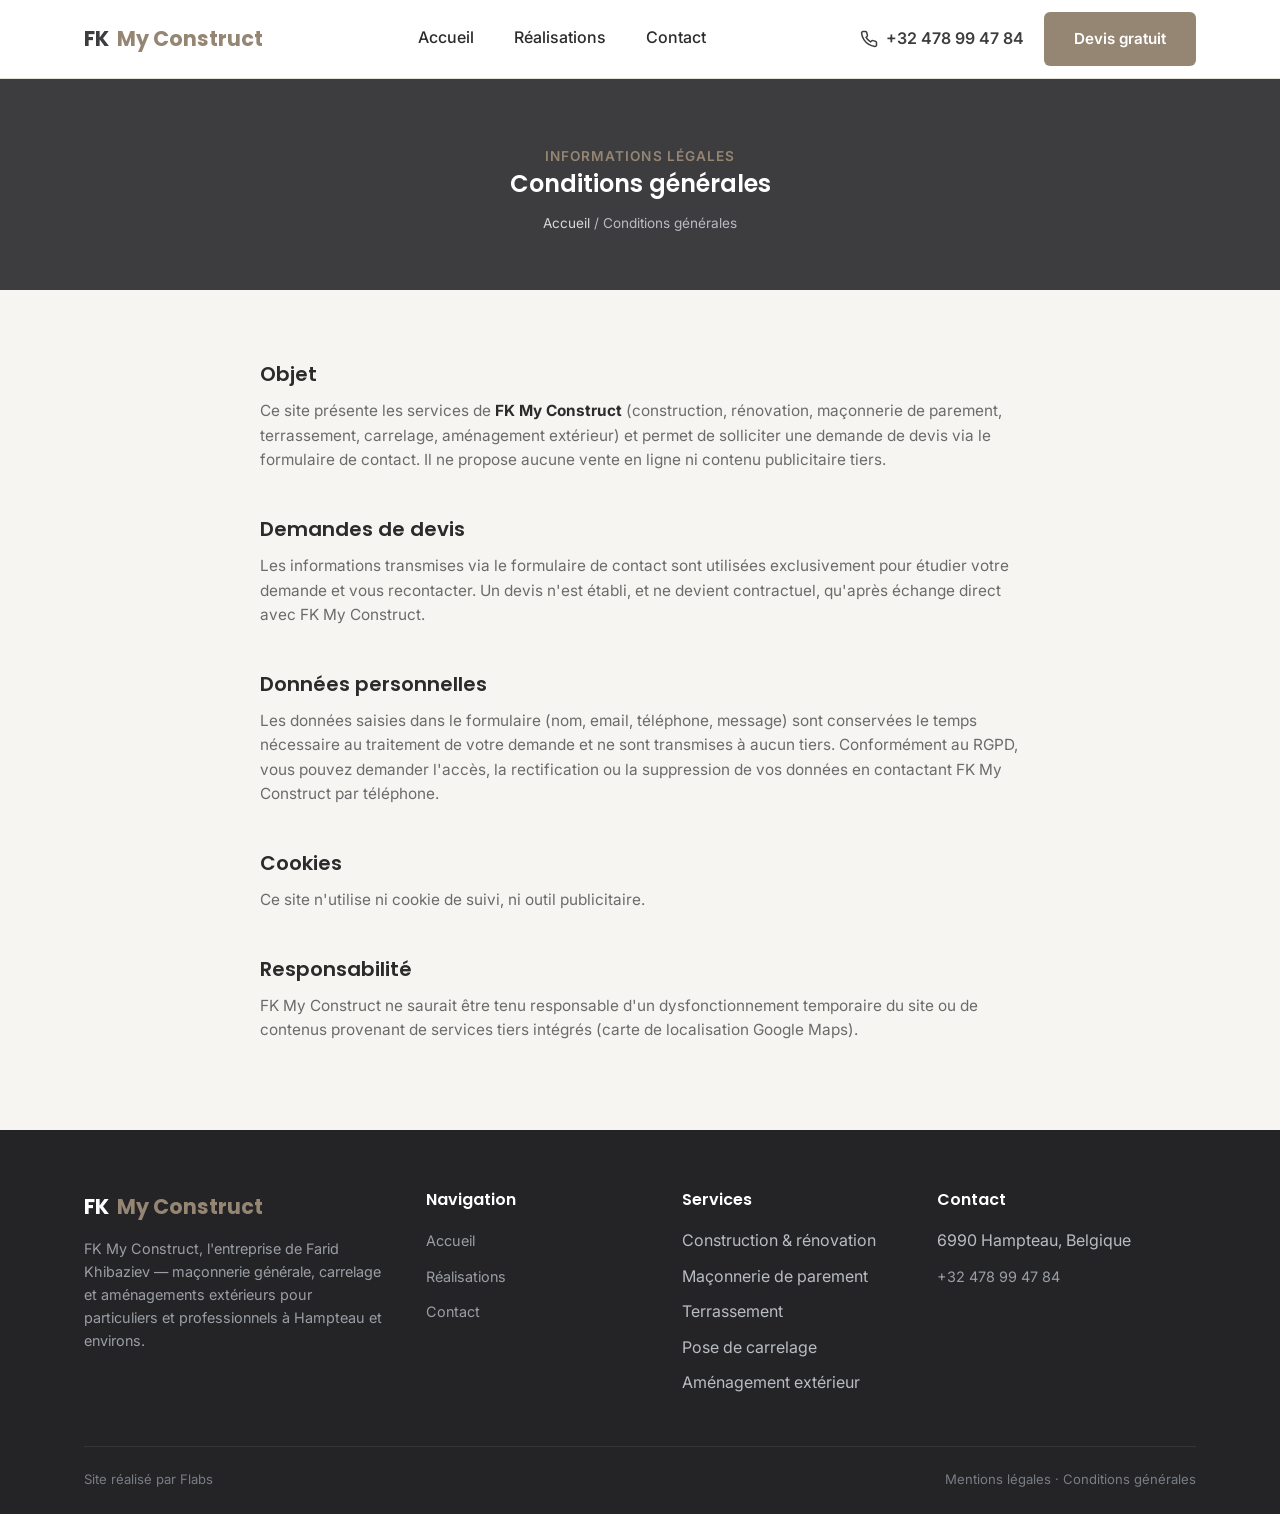
==== conditions-generales.html @ 7cde1d9c "Intègre les vraies informations de l'entreprise (FK My Construct) - Renomme la marque FK Construct →" ====
<!DOCTYPE html>
<html lang="fr">
<head>
  <meta charset="UTF-8" />
  <meta name="viewport" content="width=device-width, initial-scale=1.0" />
  <title>Conditions générales — FK My Construct</title>
  <meta name="description" content="Conditions générales d'utilisation du site FK My Construct." />
  <link rel="preconnect" href="https://fonts.googleapis.com" />
  <link href="https://fonts.googleapis.com/css2?family=Inter:wght@400;500;600&family=Poppins:wght@600;700&display=swap" rel="stylesheet" />
  <link rel="stylesheet" href="css/style.css" />
</head>
<body>

  <header class="site-header">
    <div class="container">
      <a href="index.html" class="logo">FK <span>My Construct</span></a>

      <nav class="nav-links">
        <a href="index.html">Accueil</a>
        <a href="realisations.html">Réalisations</a>
        <a href="contact.html">Contact</a>
      </nav>

      <div class="header-cta">
        <a href="tel:+32478994784" class="header-phone">
          <svg width="18" height="18" viewBox="0 0 24 24" fill="none" stroke="currentColor" stroke-width="2"><path d="M22 16.92v3a2 2 0 0 1-2.18 2 19.79 19.79 0 0 1-8.63-3.07 19.5 19.5 0 0 1-6-6 19.79 19.79 0 0 1-3.07-8.67A2 2 0 0 1 4.11 2h3a2 2 0 0 1 2 1.72c.127.96.362 1.903.7 2.81a2 2 0 0 1-.45 2.11L8.09 9.91a16 16 0 0 0 6 6l1.27-1.27a2 2 0 0 1 2.11-.45c.907.338 1.85.573 2.81.7A2 2 0 0 1 22 16.92z"/></svg>
          +32 478 99 47 84
        </a>
        <a href="contact.html" class="btn btn-primary">Devis gratuit</a>
        <button class="nav-toggle" aria-label="Ouvrir le menu">
          <span></span><span></span><span></span>
        </button>
      </div>
    </div>
  </header>

  <section class="page-header">
    <div class="container">
      <span class="eyebrow">Informations légales</span>
      <h1>Conditions générales</h1>
      <div class="breadcrumb"><a href="index.html">Accueil</a> / Conditions générales</div>
    </div>
  </section>

  <section class="section">
    <div class="container">
      <div class="prose">

        <h2>Objet</h2>
        <p>Ce site présente les services de <strong>FK My Construct</strong> (construction, rénovation, maçonnerie de parement, terrassement, carrelage, aménagement extérieur) et permet de solliciter une demande de devis via le formulaire de contact. Il ne propose aucune vente en ligne ni contenu publicitaire tiers.</p>

        <h2>Demandes de devis</h2>
        <p>Les informations transmises via le formulaire de contact sont utilisées exclusivement pour étudier votre demande et vous recontacter. Un devis n'est établi, et ne devient contractuel, qu'après échange direct avec FK My Construct.</p>

        <h2>Données personnelles</h2>
        <p>Les données saisies dans le formulaire (nom, email, téléphone, message) sont conservées le temps nécessaire au traitement de votre demande et ne sont transmises à aucun tiers. Conformément au RGPD, vous pouvez demander l'accès, la rectification ou la suppression de vos données en contactant FK My Construct par téléphone.</p>

        <h2>Cookies</h2>
        <p>Ce site n'utilise ni cookie de suivi, ni outil publicitaire.</p>

        <h2>Responsabilité</h2>
        <p>FK My Construct ne saurait être tenu responsable d'un dysfonctionnement temporaire du site ou de contenus provenant de services tiers intégrés (carte de localisation Google Maps).</p>

      </div>
    </div>
  </section>

  <footer class="site-footer">
    <div class="container">
      <div class="footer-grid">
        <div>
          <a href="index.html" class="logo">FK <span>My Construct</span></a>
          <p>FK My Construct, l'entreprise de Farid Khibaziev — maçonnerie générale, carrelage et aménagements extérieurs pour particuliers et professionnels à Hampteau et environs.</p>
        </div>

        <div>
          <h4>Navigation</h4>
          <ul class="footer-links">
            <li><a href="index.html">Accueil</a></li>
            <li><a href="realisations.html">Réalisations</a></li>
            <li><a href="contact.html">Contact</a></li>
          </ul>
        </div>

        <div>
          <h4>Services</h4>
          <ul class="footer-links">
            <li>Construction &amp; rénovation</li>
            <li>Maçonnerie de parement</li>
            <li>Terrassement</li>
            <li>Pose de carrelage</li>
            <li>Aménagement extérieur</li>
          </ul>
        </div>

        <div>
          <h4>Contact</h4>
          <ul class="footer-links">
            <li>6990 Hampteau, Belgique</li>
            <li><a href="tel:+32478994784">+32 478 99 47 84</a></li>
          </ul>
        </div>
      </div>

      <div class="footer-bottom">
        <span>Site réalisé par <a href="https://www.flabs.be" target="_blank" rel="noopener">Flabs</a></span>
        <span><a href="mentions-legales.html">Mentions légales</a> · <a href="conditions-generales.html">Conditions générales</a></span>
      </div>
    </div>
  </footer>

  <script src="js/script.js"></script>
</body>
</html>
---- css/style.css ----
/* ==========================================================================
   FK Construct — feuille de style principale
   ========================================================================== */

:root {
  --color-bg: #f7f5f2;
  --color-bg-alt: #ffffff;
  --color-text: #2b2b2b;
  --color-text-light: #6b6b6b;
  --color-primary: #3d3d3f;      /* secondaire logo */
  --color-primary-light: #55555a;
  --color-dark: #242426;         /* teinte la plus sombre, dérivée de la secondaire */
  --color-accent: #958673;       /* principale logo */
  --color-accent-dark: #7c6f5e;
  --color-accent-tint: #ded6c9;
  --color-border: #e4e0da;
  --radius: 6px;
  --shadow: 0 4px 16px rgba(0, 0, 0, 0.08);
  --max-width: 1160px;
  --font-heading: "Poppins", "Segoe UI", Arial, sans-serif;
  --font-body: "Inter", "Segoe UI", Arial, sans-serif;
}

* {
  box-sizing: border-box;
}

html {
  scroll-behavior: smooth;
}

body {
  margin: 0;
  font-family: var(--font-body);
  color: var(--color-text);
  background: var(--color-bg);
  line-height: 1.6;
}

img {
  max-width: 100%;
  display: block;
}

a {
  color: inherit;
  text-decoration: none;
}

ul {
  list-style: none;
  margin: 0;
  padding: 0;
}

h1, h2, h3, h4 {
  font-family: var(--font-heading);
  font-weight: 600;
  line-height: 1.25;
  margin: 0 0 0.6em;
}

p {
  margin: 0 0 1em;
  color: var(--color-text-light);
}

.container {
  max-width: var(--max-width);
  margin: 0 auto;
  padding: 0 24px;
}

.section {
  padding: 72px 0;
}

.section-alt {
  background: var(--color-bg-alt);
}

.section-head {
  text-align: center;
  max-width: 620px;
  margin: 0 auto 48px;
}

.section-head .eyebrow {
  display: inline-block;
  color: var(--color-accent);
  font-weight: 600;
  letter-spacing: 0.08em;
  text-transform: uppercase;
  font-size: 0.8rem;
  margin-bottom: 10px;
}

.section-head h2 {
  font-size: clamp(1.6rem, 2.4vw, 2.2rem);
}

/* ---- Boutons ---- */
.btn {
  display: inline-block;
  padding: 13px 28px;
  border-radius: var(--radius);
  font-weight: 600;
  font-size: 0.95rem;
  border: 2px solid transparent;
  cursor: pointer;
  transition: all 0.2s ease;
}

.btn-primary {
  background: var(--color-accent);
  color: #fff;
}

.btn-primary:hover {
  background: var(--color-accent-dark);
}

.btn-outline {
  background: transparent;
  border-color: #ffffff55;
  color: #fff;
}

.btn-outline:hover {
  border-color: #fff;
  background: #ffffff15;
}

.btn-dark {
  background: var(--color-primary);
  color: #fff;
}

.btn-dark:hover {
  background: var(--color-primary-light);
}

/* ---- Header ---- */
.site-header {
  position: sticky;
  top: 0;
  z-index: 100;
  background: var(--color-bg-alt);
  border-bottom: 1px solid var(--color-border);
}

.site-header .container {
  display: flex;
  align-items: center;
  justify-content: space-between;
  height: 78px;
}

.logo {
  font-family: var(--font-heading);
  font-weight: 700;
  font-size: 1.3rem;
  color: var(--color-primary);
  display: flex;
  align-items: center;
  gap: 8px;
}

.logo span {
  color: var(--color-accent);
}

.nav-links {
  display: flex;
  align-items: center;
  gap: 36px;
}

.nav-links a {
  font-weight: 500;
  color: var(--color-text);
  padding: 6px 2px;
  border-bottom: 2px solid transparent;
  transition: border-color 0.2s ease, color 0.2s ease;
}

.nav-links a:hover,
.nav-links a.active {
  color: var(--color-accent);
  border-bottom-color: var(--color-accent);
}

.header-cta {
  display: flex;
  align-items: center;
  gap: 20px;
}

.header-phone {
  display: flex;
  align-items: center;
  gap: 8px;
  font-weight: 600;
  color: var(--color-primary);
}

.nav-toggle {
  display: none;
  flex-direction: column;
  gap: 5px;
  background: none;
  border: none;
  cursor: pointer;
  padding: 6px;
}

.nav-toggle span {
  width: 26px;
  height: 2px;
  background: var(--color-primary);
}

/* ---- Hero ---- */
.hero {
  position: relative;
  color: #fff;
  background: linear-gradient(135deg, var(--color-primary) 0%, var(--color-dark) 100%);
  overflow: hidden;
}

.hero::before {
  content: "";
  position: absolute;
  inset: 0;
  background-image:
    repeating-linear-gradient(45deg, rgba(255,255,255,0.035) 0, rgba(255,255,255,0.035) 2px, transparent 2px, transparent 14px);
}

.hero .container {
  position: relative;
  padding-top: 110px;
  padding-bottom: 110px;
  display: grid;
  grid-template-columns: 1.1fr 0.9fr;
  gap: 48px;
  align-items: center;
}

.hero-content .eyebrow {
  color: var(--color-accent);
  font-weight: 600;
  letter-spacing: 0.08em;
  text-transform: uppercase;
  font-size: 0.85rem;
  display: inline-block;
  margin-bottom: 16px;
}

.hero-content h1 {
  font-size: clamp(2.1rem, 4vw, 3.1rem);
  margin-bottom: 20px;
}

.hero-content p {
  color: #d8d8d8;
  font-size: 1.05rem;
  max-width: 46ch;
}

.hero-actions {
  display: flex;
  gap: 16px;
  margin-top: 28px;
  flex-wrap: wrap;
}

.hero-image {
  border-radius: var(--radius);
  overflow: hidden;
  box-shadow: var(--shadow);
  aspect-ratio: 4 / 3;
}

.hero-image img {
  width: 100%;
  height: 100%;
  object-fit: cover;
}

/* ---- Bandeau chiffres ---- */
.stats {
  background: var(--color-bg-alt);
  border-bottom: 1px solid var(--color-border);
}

.stats .container {
  display: grid;
  grid-template-columns: repeat(4, 1fr);
  padding: 36px 24px;
  gap: 24px;
}

.stat {
  text-align: center;
}

.stat strong {
  display: block;
  font-family: var(--font-heading);
  font-size: 1.8rem;
  color: var(--color-primary);
}

.stat span {
  color: var(--color-text-light);
  font-size: 0.9rem;
}

/* ---- Cartes services ---- */
.grid-3 {
  display: grid;
  grid-template-columns: repeat(3, 1fr);
  gap: 28px;
}

.card {
  background: var(--color-bg-alt);
  border: 1px solid var(--color-border);
  border-radius: var(--radius);
  padding: 32px 26px;
  transition: transform 0.2s ease, box-shadow 0.2s ease;
}

.card:hover {
  transform: translateY(-4px);
  box-shadow: var(--shadow);
}

.card-icon {
  width: 52px;
  height: 52px;
  border-radius: var(--radius);
  background: #9586731a;
  color: var(--color-accent);
  display: flex;
  align-items: center;
  justify-content: center;
  margin-bottom: 18px;
}

.card h3 {
  font-size: 1.1rem;
}

.card p {
  margin-bottom: 0;
  font-size: 0.95rem;
}

/* ---- Pourquoi nous ---- */
.why-grid {
  display: grid;
  grid-template-columns: 1fr 1fr;
  gap: 56px;
  align-items: center;
}

.why-image {
  border-radius: var(--radius);
  overflow: hidden;
  box-shadow: var(--shadow);
  aspect-ratio: 4 / 3.2;
}

.why-image img {
  width: 100%;
  height: 100%;
  object-fit: cover;
}

.why-list li {
  display: flex;
  gap: 14px;
  padding: 14px 0;
  border-bottom: 1px solid var(--color-border);
}

.why-list li:last-child {
  border-bottom: none;
}

.why-list .check {
  flex-shrink: 0;
  width: 26px;
  height: 26px;
  border-radius: 50%;
  background: var(--color-accent);
  color: #fff;
  display: flex;
  align-items: center;
  justify-content: center;
  font-size: 0.85rem;
  font-weight: 700;
}

.why-list h4 {
  margin: 0 0 2px;
  font-size: 1rem;
}

.why-list p {
  margin: 0;
  font-size: 0.92rem;
}

/* ---- CTA bandeau ---- */
.cta-banner {
  background: var(--color-accent);
  color: #fff;
  text-align: center;
}

.cta-banner h2 {
  color: #fff;
  margin-bottom: 12px;
}

.cta-banner p {
  color: #ffffffd0;
  max-width: 520px;
  margin: 0 auto 28px;
}

.cta-banner .btn-dark {
  background: var(--color-primary);
}

.cta-banner .btn-dark:hover {
  background: var(--color-dark);
}

/* ---- Galerie réalisations ---- */
.filters {
  display: flex;
  justify-content: center;
  gap: 12px;
  margin-bottom: 40px;
  flex-wrap: wrap;
}

.filter-btn {
  background: var(--color-bg-alt);
  border: 1px solid var(--color-border);
  padding: 9px 20px;
  border-radius: 999px;
  font-weight: 500;
  font-size: 0.9rem;
  cursor: pointer;
  color: var(--color-text);
  transition: all 0.2s ease;
}

.filter-btn:hover {
  border-color: var(--color-accent);
}

.filter-btn.active {
  background: var(--color-primary);
  border-color: var(--color-primary);
  color: #fff;
}

.gallery {
  display: grid;
  grid-template-columns: repeat(3, 1fr);
  gap: 24px;
}

.gallery-item {
  border-radius: var(--radius);
  overflow: hidden;
  box-shadow: var(--shadow);
  position: relative;
  aspect-ratio: 4 / 3;
}

.gallery-item img {
  width: 100%;
  height: 100%;
  object-fit: cover;
  transition: transform 0.35s ease;
}

.gallery-item:hover img {
  transform: scale(1.06);
}

.gallery-caption {
  position: absolute;
  left: 0;
  right: 0;
  bottom: 0;
  padding: 14px 16px;
  background: linear-gradient(0deg, rgba(0,0,0,0.72), transparent);
  color: #fff;
}

.gallery-caption span {
  display: block;
  font-size: 0.78rem;
  color: var(--color-accent-tint);
  text-transform: uppercase;
  letter-spacing: 0.06em;
  margin-bottom: 2px;
}

.gallery-caption strong {
  font-family: var(--font-heading);
  font-size: 0.98rem;
}

/* ---- Page header (sous-pages) ---- */
.page-header {
  background: var(--color-primary);
  color: #fff;
  padding: 64px 0 56px;
  text-align: center;
}

.page-header .eyebrow {
  color: var(--color-accent);
  font-weight: 600;
  letter-spacing: 0.08em;
  text-transform: uppercase;
  font-size: 0.85rem;
}

.page-header h1 {
  color: #fff;
  margin-bottom: 10px;
}

.page-header p {
  color: #d8d8d8;
  max-width: 480px;
  margin: 0 auto;
}

.breadcrumb {
  font-size: 0.85rem;
  color: #b8bcc2;
  margin-top: 14px;
}

.breadcrumb a {
  color: #d8d8d8;
}

.breadcrumb a:hover {
  color: var(--color-accent);
}

/* ---- Contact ---- */
.contact-grid {
  display: grid;
  grid-template-columns: 0.85fr 1.15fr;
  gap: 48px;
}

.contact-info-card {
  background: var(--color-primary);
  color: #fff;
  border-radius: var(--radius);
  padding: 40px 32px;
}

.contact-info-card h3 {
  color: #fff;
}

.contact-info-card p {
  color: #c7cad0;
}

.info-item {
  display: flex;
  gap: 14px;
  margin-bottom: 24px;
}

.info-item .icon {
  width: 42px;
  height: 42px;
  border-radius: var(--radius);
  background: #ffffff12;
  color: var(--color-accent);
  display: flex;
  align-items: center;
  justify-content: center;
  flex-shrink: 0;
}

.info-item h4 {
  color: #fff;
  margin: 0 0 4px;
  font-size: 0.95rem;
}

.info-item span,
.info-item a {
  color: #c7cad0;
  font-size: 0.92rem;
}

.info-item a:hover {
  color: var(--color-accent);
}

.social-row {
  display: flex;
  gap: 10px;
  margin-top: 8px;
}

.social-row a {
  width: 38px;
  height: 38px;
  border-radius: 50%;
  background: #ffffff12;
  display: flex;
  align-items: center;
  justify-content: center;
  color: #fff;
  transition: background 0.2s ease;
}

.social-row a:hover {
  background: var(--color-accent);
}

.contact-form-card {
  background: var(--color-bg-alt);
  border: 1px solid var(--color-border);
  border-radius: var(--radius);
  padding: 40px 36px;
}

.form-row {
  display: grid;
  grid-template-columns: 1fr 1fr;
  gap: 18px;
}

.form-group {
  margin-bottom: 20px;
}

.form-group label {
  display: block;
  font-weight: 600;
  font-size: 0.88rem;
  margin-bottom: 7px;
}

.form-group input,
.form-group select,
.form-group textarea {
  width: 100%;
  padding: 12px 14px;
  border: 1px solid var(--color-border);
  border-radius: var(--radius);
  font-family: var(--font-body);
  font-size: 0.95rem;
  background: var(--color-bg);
  color: var(--color-text);
}

.form-group input:focus,
.form-group select:focus,
.form-group textarea:focus {
  outline: none;
  border-color: var(--color-accent);
}

.form-group textarea {
  resize: vertical;
  min-height: 130px;
}

.form-note {
  font-size: 0.82rem;
  color: var(--color-text-light);
  margin-top: 4px;
}

.form-feedback {
  display: none;
  margin-bottom: 20px;
  padding: 14px 16px;
  border-radius: var(--radius);
  font-size: 0.9rem;
}

.form-feedback.success {
  display: block;
  background: #e4f4e6;
  color: #1f6d33;
  border: 1px solid #bfe3c6;
}

.form-feedback.error {
  display: block;
  background: #fbe7e5;
  color: #a4321f;
  border: 1px solid #f1c3bd;
}

.map-frame {
  margin-top: 48px;
  border-radius: var(--radius);
  overflow: hidden;
  box-shadow: var(--shadow);
  aspect-ratio: 21 / 7;
  background: var(--color-border);
}

.map-frame img {
  width: 100%;
  height: 100%;
  object-fit: cover;
}

/* ---- Footer ---- */
.site-footer {
  background: var(--color-dark);
  color: #b8bcc2;
  padding: 60px 0 24px;
}

.footer-grid {
  display: grid;
  grid-template-columns: 1.4fr 1fr 1fr 1.2fr;
  gap: 40px;
  padding-bottom: 40px;
  border-bottom: 1px solid #ffffff14;
}

.footer-grid h4 {
  color: #fff;
  font-size: 1rem;
  margin-bottom: 18px;
}

.footer-grid .logo {
  color: #fff;
  margin-bottom: 14px;
}

.footer-grid p {
  color: #9a9ea5;
  font-size: 0.9rem;
}

.footer-links li {
  margin-bottom: 10px;
}

.footer-links a {
  color: #9a9ea5;
  font-size: 0.9rem;
  transition: color 0.2s ease;
}

.footer-links a:hover {
  color: var(--color-accent);
}

.footer-bottom {
  padding-top: 22px;
  display: flex;
  justify-content: space-between;
  flex-wrap: wrap;
  gap: 10px;
  font-size: 0.82rem;
  color: #797d84;
}

.footer-bottom a {
  color: #797d84;
  transition: color 0.2s ease;
}

.footer-bottom a:hover {
  color: var(--color-accent);
}

/* ---- Contenu légal (mentions légales / CGU) ---- */
.prose {
  max-width: 760px;
  margin: 0 auto;
}

.prose h2 {
  font-size: 1.25rem;
  margin-top: 44px;
}

.prose h2:first-child {
  margin-top: 0;
}

.prose p,
.prose li {
  color: var(--color-text-light);
  font-size: 0.96rem;
}

.prose ul {
  list-style: disc;
  padding-left: 20px;
  margin-bottom: 1em;
}

.prose li {
  margin-bottom: 6px;
}

.prose strong {
  color: var(--color-text);
}

/* ---- Responsive ---- */
@media (max-width: 900px) {
  .hero .container {
    grid-template-columns: 1fr;
  }

  .hero-image {
    order: -1;
  }

  .why-grid,
  .contact-grid {
    grid-template-columns: 1fr;
  }

  .grid-3,
  .gallery {
    grid-template-columns: repeat(2, 1fr);
  }

  .stats .container {
    grid-template-columns: repeat(2, 1fr);
  }

  .footer-grid {
    grid-template-columns: 1fr 1fr;
  }
}

@media (max-width: 700px) {
  .nav-links,
  .header-phone {
    display: none;
  }

  .nav-toggle {
    display: flex;
  }

  .site-header.nav-open .nav-links {
    display: flex;
    position: absolute;
    top: 78px;
    left: 0;
    right: 0;
    background: var(--color-bg-alt);
    flex-direction: column;
    padding: 20px 24px;
    gap: 18px;
    border-bottom: 1px solid var(--color-border);
  }

  .grid-3,
  .gallery {
    grid-template-columns: 1fr;
  }

  .form-row {
    grid-template-columns: 1fr;
  }

  .footer-grid {
    grid-template-columns: 1fr;
  }

  .section {
    padding: 52px 0;
  }
}
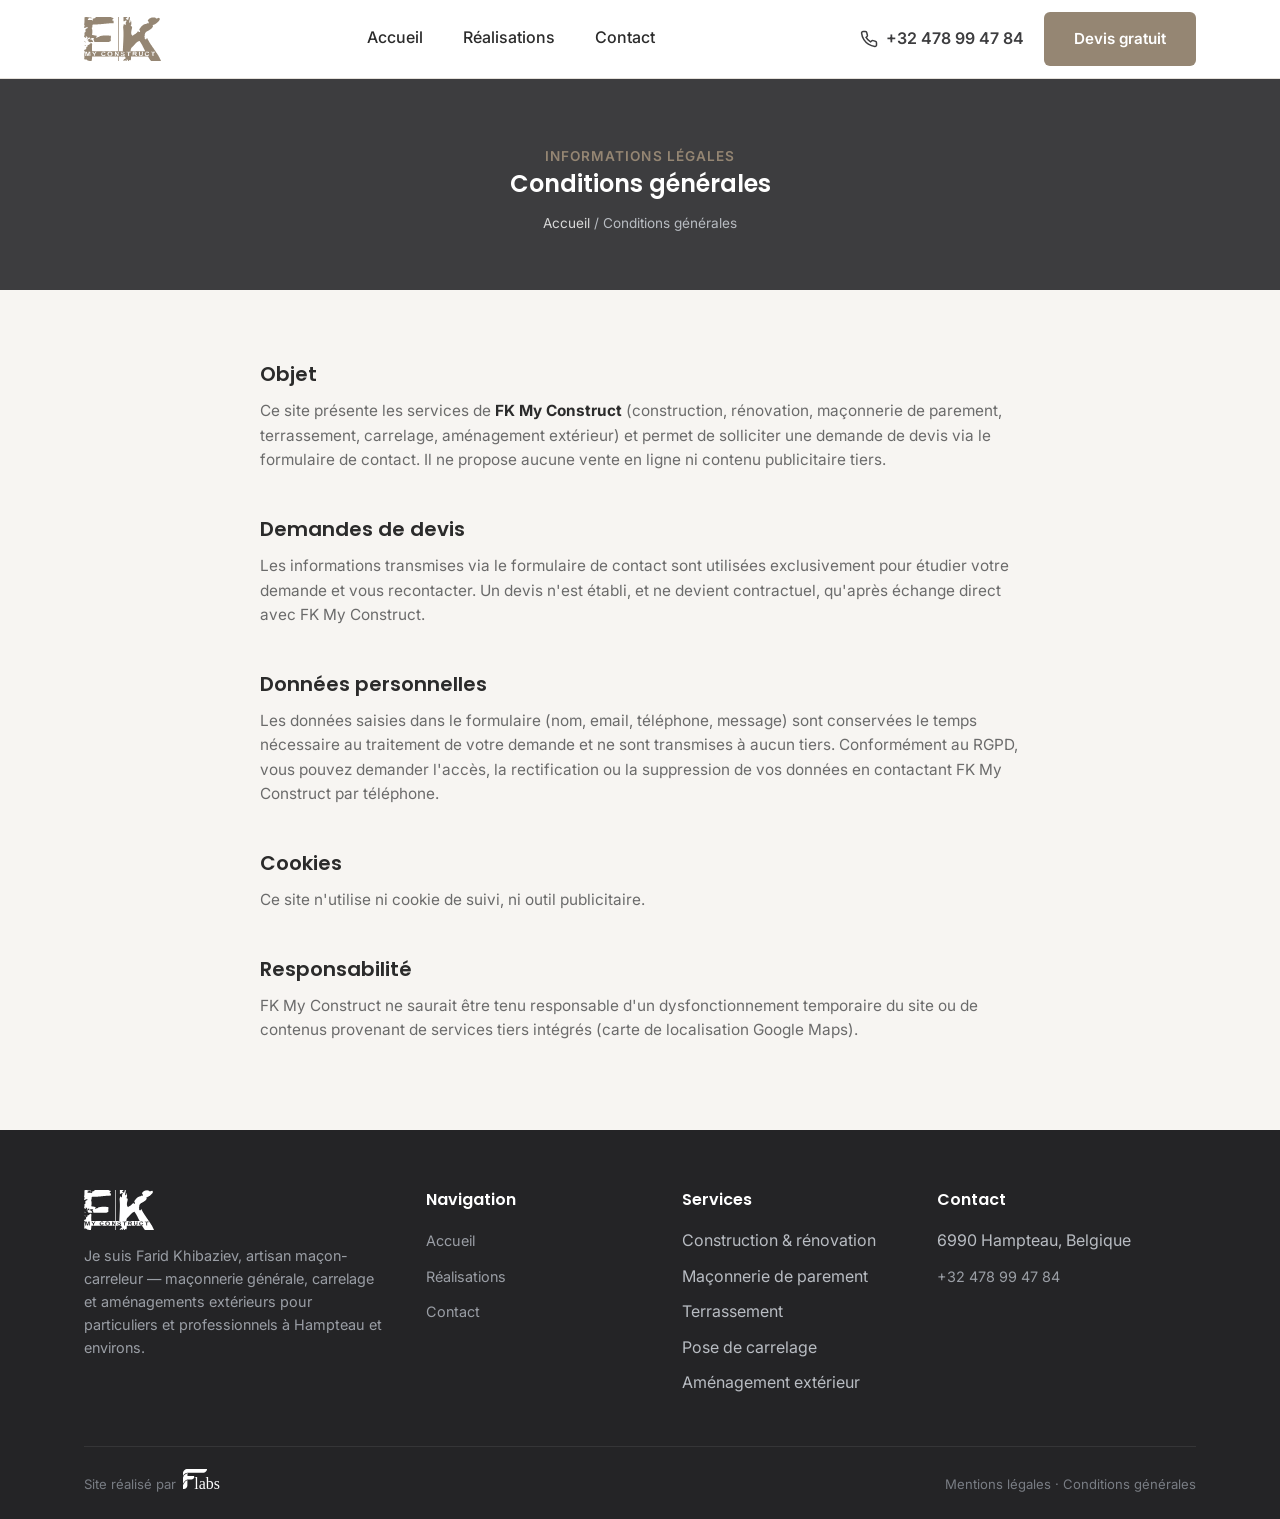
==== commit cf34691f: "Intègre les vrais logos et passe le ton en première personne - Remplace les mentions texte "FK My Co" ====
--- a/conditions-generales.html
+++ b/conditions-generales.html
@@ -8,12 +8,14 @@
   <link rel="preconnect" href="https://fonts.googleapis.com" />
   <link href="https://fonts.googleapis.com/css2?family=Inter:wght@400;500;600&family=Poppins:wght@600;700&display=swap" rel="stylesheet" />
   <link rel="stylesheet" href="css/style.css" />
+  <link rel="icon" href="images/favicon.ico" sizes="any" />
+  <link rel="icon" type="image/png" href="images/icon.png" />
 </head>
 <body>
 
   <header class="site-header">
     <div class="container">
-      <a href="index.html" class="logo">FK <span>My Construct</span></a>
+      <a href="index.html" class="logo"><img src="images/Logo-couleur1.svg" alt="FK My Construct" /></a>
 
       <nav class="nav-links">
         <a href="index.html">Accueil</a>
@@ -69,8 +71,8 @@
     <div class="container">
       <div class="footer-grid">
         <div>
-          <a href="index.html" class="logo">FK <span>My Construct</span></a>
-          <p>FK My Construct, l'entreprise de Farid Khibaziev — maçonnerie générale, carrelage et aménagements extérieurs pour particuliers et professionnels à Hampteau et environs.</p>
+          <a href="index.html" class="logo"><img src="images/Logo-couleur3.svg" alt="FK My Construct" /></a>
+          <p>Je suis Farid Khibaziev, artisan maçon-carreleur — maçonnerie générale, carrelage et aménagements extérieurs pour particuliers et professionnels à Hampteau et environs.</p>
         </div>
 
         <div>
@@ -103,7 +105,15 @@
       </div>
 
       <div class="footer-bottom">
-        <span>Site réalisé par <a href="https://www.flabs.be" target="_blank" rel="noopener">Flabs</a></span>
+        <span class="flabs-credit">
+          Site réalisé par
+          <a href="https://www.flabs.be" target="_blank" rel="noopener" aria-label="Flabs">
+            <span class="flabs-logo">
+              <img src="images/Logo_blanc.svg" alt="" class="flabs-logo-default" />
+              <img src="images/Logo_couleur-blanc.svg" alt="" class="flabs-logo-hover" aria-hidden="true" />
+            </span>
+          </a>
+        </span>
         <span><a href="mentions-legales.html">Mentions légales</a> · <a href="conditions-generales.html">Conditions générales</a></span>
       </div>
     </div>
--- a/css/style.css
+++ b/css/style.css
@@ -170,6 +170,16 @@
   color: var(--color-accent);
 }
 
+.logo img {
+  height: 44px;
+  width: auto;
+  display: block;
+}
+
+.footer-grid .logo img {
+  height: 40px;
+}
+
 .nav-links {
   display: flex;
   align-items: center;
@@ -779,6 +789,7 @@
   padding-top: 22px;
   display: flex;
   justify-content: space-between;
+  align-items: flex-end;
   flex-wrap: wrap;
   gap: 10px;
   font-size: 0.82rem;
@@ -792,6 +803,40 @@
 
 .footer-bottom a:hover {
   color: var(--color-accent);
+}
+
+.flabs-credit {
+  display: inline-flex;
+  align-items: flex-end;
+  gap: 7px;
+}
+
+.flabs-logo {
+  position: relative;
+  display: inline-block;
+  height: 20px;
+  width: 44px;
+}
+
+.flabs-logo img {
+  position: absolute;
+  left: 0;
+  bottom: 0;
+  height: 100%;
+  width: auto;
+  transition: opacity 0.2s ease;
+}
+
+.flabs-logo-hover {
+  opacity: 0;
+}
+
+.flabs-credit:hover .flabs-logo-default {
+  opacity: 0;
+}
+
+.flabs-credit:hover .flabs-logo-hover {
+  opacity: 1;
 }
 
 /* ---- Contenu légal (mentions légales / CGU) ---- */
